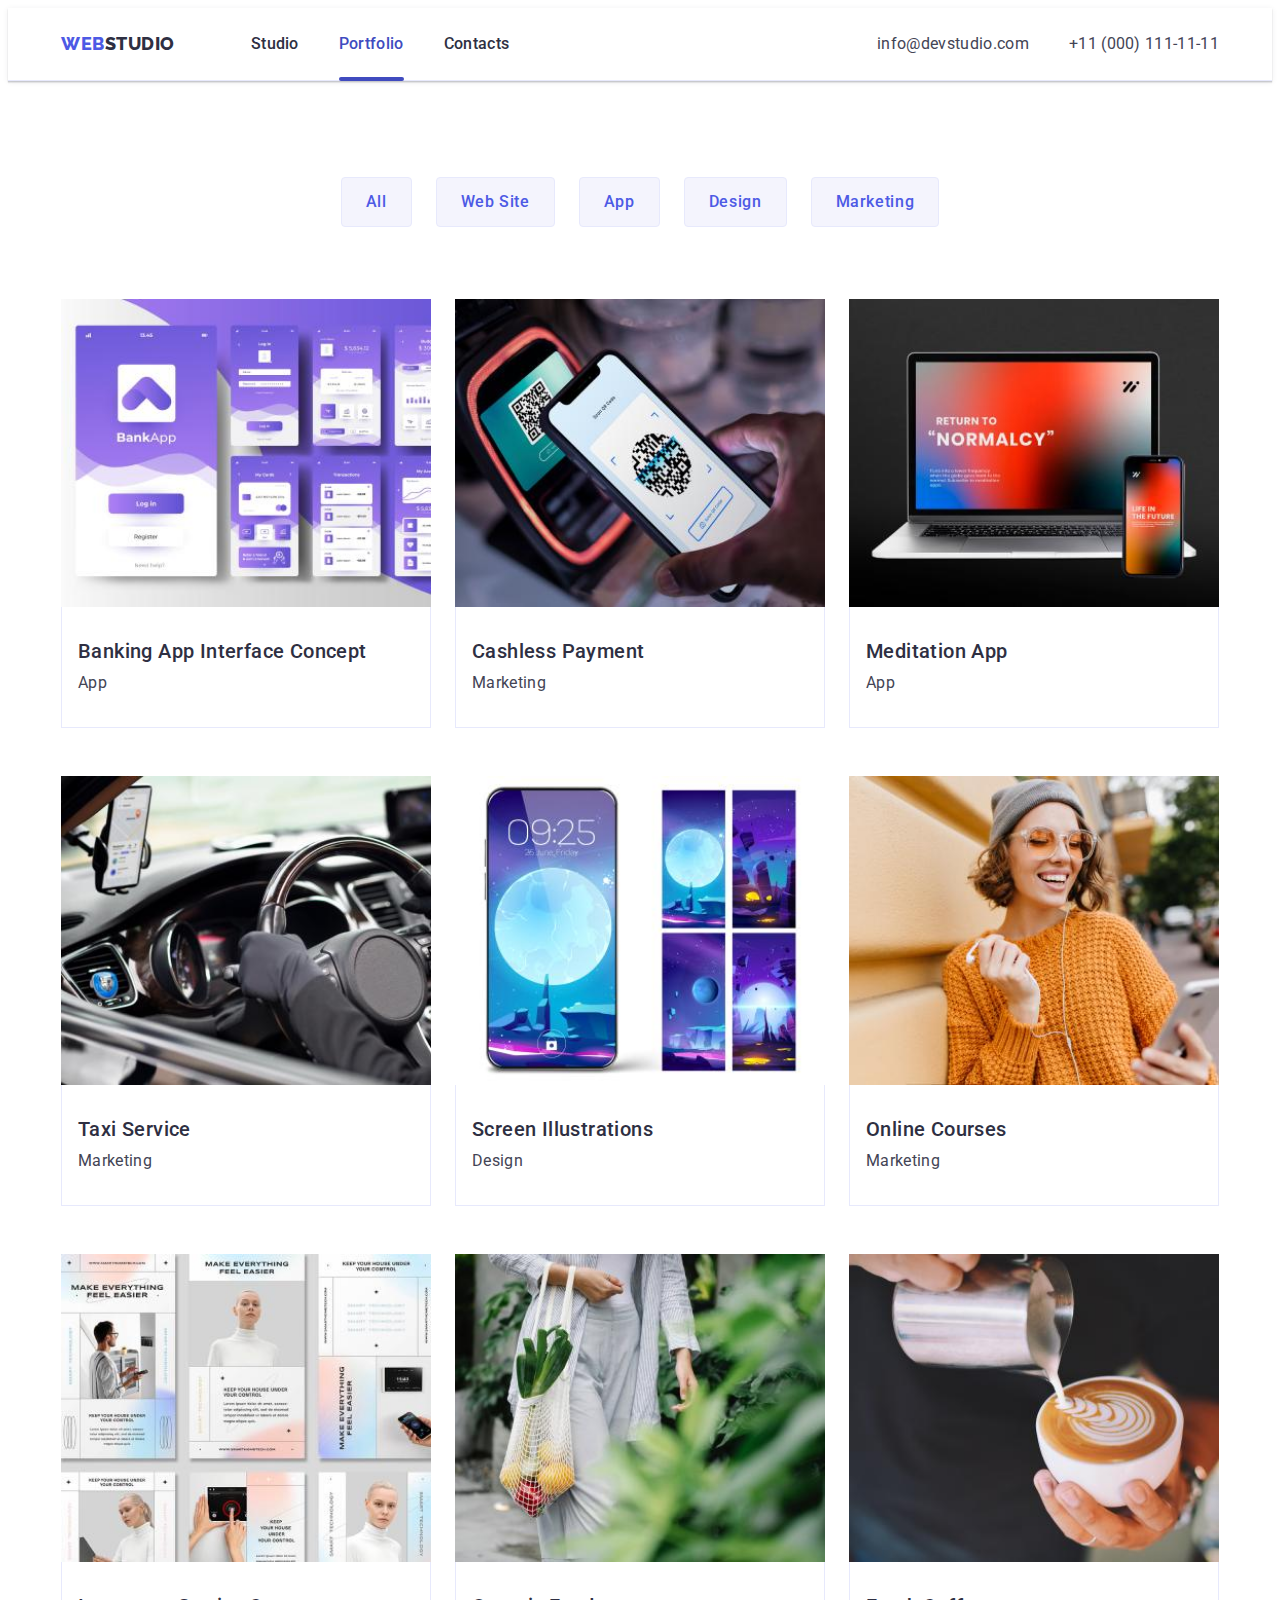
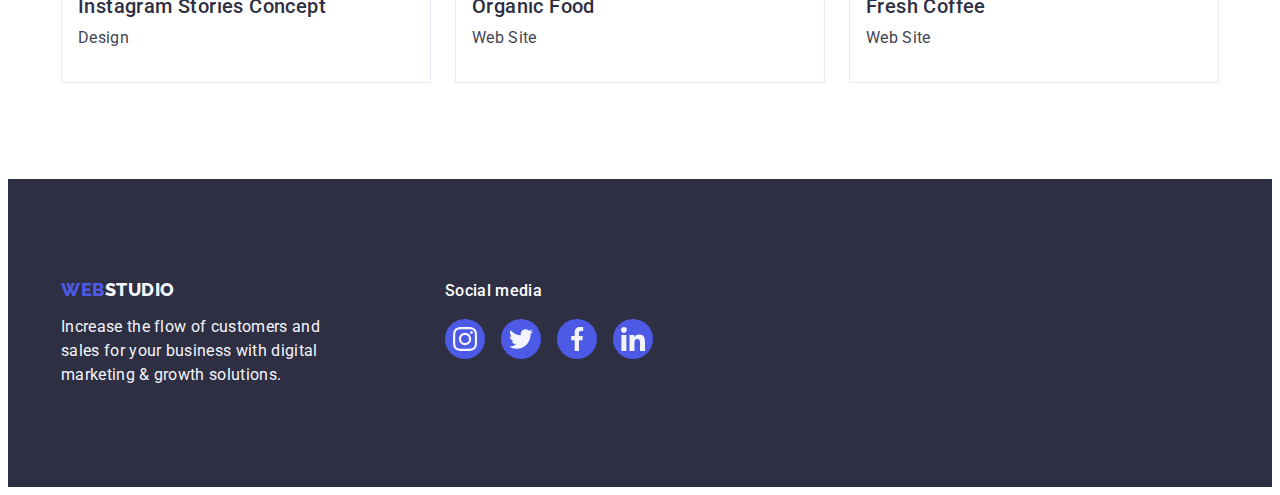
==== portfolio.html @ 11778235 "new-files" ====
<!DOCTYPE html>
<html lang="en">
  <head>
    <meta charset="UTF-8" />
    <meta http-equiv="X-UA-Compatible" content="IE=edge" />
    <meta name="viewport" content="width=device-width, initial-scale=1.0" />
    <title>Portfolio</title>
    <link rel="preconnect" href="https://fonts.googleapis.com" />
    <link rel="preconnect" href="https://fonts.gstatic.com" crossorigin />
    <link
      href="https://fonts.googleapis.com/css2?family=Raleway:wght@800&family=Roboto:wght@400;500;700&display=swap"
      rel="stylesheet"/>
      <link rel="stylesheet" href="https://cdnjs.cloudflare.com/ajax/libs/modern-normalize/1.1.0/modern-normalize.min.css" integrity="sha512-wpPYUAdjBVSE4KJnH1VR1HeZfpl1ub8YT/NKx4PuQ5NmX2tKuGu6U/JRp5y+Y8XG2tV+wKQpNHVUX03MfMFn9Q==" crossorigin="anonymous" referrerpolicy="no-referrer">
    <link rel="stylesheet" href="./css/styles.css" />
  </head>
  <body>
    <header class="header">
      <div class="container header-container">
        <nav class="header-nav">
         <a href="./index.html" class="logo link"> Web<span class="header-logo-item">Studio</span></a>
   
         <ul class="nav-list list">
           <li class="nav-list-item"><a class="link nav-item" href="./index.html">Studio</a></li>
           <li class="nav-list-item"><a class="link nav-item current-page" href="./portfolio.html">Portfolio</a></li>
           <li class="nav-list-item"><a class="link nav-item" href="">Contacts</a></li>
   
         </ul>
       </nav>
       <address class="header-address">
         <ul class="address-list list">
           <li><a class="address-list-item  link" href="mailto:info@devstudio.com">info@devstudio.com</a>
           </li>
           <li ><a class="address-list-item link" href="tel:+110001111111">+11 (000) 111-11-11</a></li>
         </ul>
       </address>
    
     </div>
     </header>
    <main>

     <section class="filter">
      <div class="container">
      <h1 class="visually-hidden"> Our Portfolio</h1> 
        <ul class="filter-list list">
          <li class="filter-list-item "><button type="button" class="list-button">All</button></li>
          <li class="filter-list-item "><button type="button" class="list-button">Web Site</button></li>
          <li class="filter-list-item "><button type="button" class="list-button">App</button></li>
          <li class="filter-list-item "><button type="button" class="list-button">Design</button></li>
          <li class="filter-list-item "><button type="button" class="list-button">Marketing</button></li>
        </ul>
    
        <ul class="result-list list">
          <li class="result-list-item">
            <a href="#" class="result-link link">
              <div class="cover-card">
            <img
              src="./images/img1.jpg"
              alt="Banking App Interface Concept"
              width="360" height="300"/>
              <p class="card-cover-text">14 Stylish and User-Friendly App Design Concepts · Task Manager App · Calorie Tracker App · Exotic Fruit Ecommerce App · Cloud Storage App</p>
            </div>
              <div class="portfolio-card">
            <h2 class="result-item-head">Banking App Interface Concept</h2>
            <p class="result-list-object">App</p></div>
          </a>
          </li>
          <li class="result-list-item">
            <a href="./index.html" class="result-link link">
              <div class="cover-card">
              <img src="./images/img2.jpg" alt="Cashless Payment" width="360" />
              <p class="card-cover-text">14 Stylish and User-Friendly App Design Concepts · Task Manager App · Calorie Tracker App · Exotic Fruit Ecommerce App · Cloud Storage App</p>
              </div>
              <div class="portfolio-card">
            <h2 class="result-item-head">Cashless Payment</h2>
            <p class="result-list-object">Marketing</p>
            </div>
          </a>
          </li>
          <li class="result-list-item">
           <a href="" class="result-link link"> <div class="cover-card">
            <img src="./images/img3.jpg" alt="Cashless Payment" width="360" />
            <p class="card-cover-text">14 Stylish and User-Friendly App Design Concepts · Task Manager App · Calorie Tracker App · Exotic Fruit Ecommerce App · Cloud Storage App</p>
            </div>
            <div class="portfolio-card">
            <h2 class="result-item-head">Meditation App</h2>
            <p class="result-list-object">App</p>
            </div></a> 
          </li>
          <li class="result-list-item">
           <a href="" class="result-link link">
            <div class="cover-card">
              <img src="./images/img4.jpg" alt="Cashless Payment" width="360" />
              <p class="card-cover-text">14 Stylish and User-Friendly App Design 
                 · Task Manager App · Calorie Tracker App 
                · Exotic Fruit Ecommerce App · Cloud Storage App</p>
              </div>
           
           <div class="portfolio-card"> <h2 class="result-item-head">Taxi Service</h2>
            <p class="result-list-object">Marketing</p></div>
          </a> 
          </li>
          <li class="result-list-item">
           <a href=""class="result-link link">  <div class="cover-card">
            <img src="./images/img5.jpg" alt="Cashless Payment" width="360" />
            <p class="card-cover-text">14 Stylish and User-Friendly App Design 
              · Task Manager App · Calorie Tracker App 
             · Exotic Fruit Ecommerce App · Cloud Storage App</p>
            </div> <div class="portfolio-card">
            <h2 class="result-item-head">Screen Illustrations</h2>
            <p class="result-list-object">Design</p></div></a>
          </li>
          <li class="result-list-item">
            <a href="" class="result-link link">
              <div class="cover-card">
                <img src="./images/img6.jpg" alt="Cashless Payment" width="360" />
                <p class="card-cover-text">14 Stylish and User-Friendly App Design 
                · Task Manager App · Calorie Tracker App 
               · Exotic Fruit Ecommerce App · Cloud Storage App</p>
                </div>
              <div class="portfolio-card">
              <h2 class="result-item-head">Online Courses</h2>
              <p class="result-list-object">Marketing</p></div>
            </a>
          </li>
          <li class="result-list-item">
           <a href="" class="result-link link"> <div class="cover-card">
            <img src="./images/img7.jpg" alt="Cashless Payment" width="360" />
            <p class="card-cover-text">14 Stylish and User-Friendly App Design 
              · Task Manager App · Calorie Tracker App 
             · Exotic Fruit Ecommerce App · Cloud Storage App</p>
            </div> <div class="portfolio-card">
            <h2 class="result-item-head">Instagram Stories Concept</h2>
            <p class="result-list-object">Design</p>
            </div>
          </a> 
          </li>
          <li class="result-list-item">
           <a href="" class="result-link link"> <div class="cover-card">
            <img src="./images/img8.jpg" alt="Cashless Payment" width="360" />
            <p class="card-cover-text">14 Stylish and User-Friendly App Design 
              · Task Manager App · Calorie Tracker App 
             · Exotic Fruit Ecommerce App · Cloud Storage App</p>
            </div> <div class="portfolio-card">
            <h2 class="result-item-head">Organic Food</h2>
            <p class="result-list-object">Web Site</p>
            </div>
          </a> 
          </li>
          <li class="result-list-item">
           <a href="" class="result-link link">
            <div class="cover-card">
              <img src="./images/img9.jpg" alt="Cashless Payment" width="360" />
              <p class="card-cover-text">14 Stylish and User-Friendly App Design 
                · Task Manager App · Calorie Tracker App 
               · Exotic Fruit Ecommerce App · Cloud Storage App</p>
              </div> <div class="portfolio-card">
           <h2 class="result-item-head">Fresh Coffee</h2>
            <p class="result-list-object">Web Site</p>
            </div>
          </a> 
          </li>
        </ul>
      </div>
      </section>
    </main>
    <footer class="footer">
      <div class="footer-container container">
        <div class="footer-info">
      <a class="logo link" href="./index.html">Web<span class="footer-logo-item">Studio</span> </a>
      <p class="footer-list-object">
        Increase the flow of customers and sales for your business with digital
        marketing & growth solutions.</p>
  
      </div>
      
      <div class="footer-soc">
        <p class="footer-head">Social media</p>
      <ul class="footer-soc-list list">
        <li class="footer-soc-item"> <a href="" class="footer-soc-link link">
          <svg class="footer-soc-icon" width="16"height="16">
         <use href="./images/icons.svg#icon-instagram-1"></use>
        </svg>
      </a></li>
      <li class="footer-soc-item">    <a href="" class="footer-soc-link link">
          <svg class="footer-soc-icon" width="16"height="16">
         <use href="./images/icons.svg#icon-twitter-1"></use>
        </svg>
      </a></li>
      <li class="footer-soc-item"> <a href="" class="footer-soc-link link">
          <svg class="footer-soc-icon" width="16"height="16">
         <use href="./images/icons.svg#icon-facebook-1"></use>
        </svg>
      </a></li>
        <li class="footer-soc-item">
          <a href="" class="footer-soc-link link">
          <svg class="footer-soc-icon" width="16"height="16">
         <use href="./images/icons.svg#icon-linkedin-1"></use>
        </svg>
      </a>
         </li>
      </ul>
    </div>
      </div>
    </footer>
  </body>
</html>
---- css/styles.css ----
:root {
  --header-background-color: rgb(255, 255, 255);
  --logo-color: #4D5AE5;
  --background-btn-color:#F4F4FD;
  --nav-color:#2e2f42; 
  --link-color: #434455;
  --transition-duration: 250ms cubic-bezier(0.4, 0, 0.2, 1);
}
body {
  font-family: 'Roboto', sans-serif;
  color: #434455;
  background-color: #FFFFFF;
  
}

h1,h2,h3,h4,h5,h6,p
{
  margin: 0;
  padding: 0;
}
img{
  display: block;
  width: 100%;
  height: auto;
}
h1,h2,h3,h4,h5,h6,p
{
margin: 0;
}
ul{
  margin: 0;
  padding: 0;
}
.no-scroll
{
  overflow: hidden;
}
/* -------------------------------------HEADER---------------------------------------- */
.header {

 
  background-color: var(--header-background-color);
  border-bottom: 1px solid #E7E9FC;
  box-shadow: 0px 2px 1px rgba(46, 47, 66, 0.08), 0px 1px 1px rgba(46, 47, 66, 0.16), 
  0px 1px 6px rgba(46, 47, 66, 0.08);
}
.header-container
{
  display:flex;
  align-items: center;
  justify-content: space-between;
}
.header-nav
{ 
  align-items: center;
  display:flex;
  margin-right: auto;
}
.nav-list
{
  margin-left: 76px;
  margin-right: auto;
  gap: 40px;
  display:flex;

}


.address-list
{
  display:flex;
  gap:40px;
 
}

.container 
{
  margin: 0 auto;
  width: 1158px;
  padding-left: 15px;
  padding-right: 15px;
  /* outline: 2px solid tomato; */
}
.top-btn
{
  
  display: flex;
}

.address-list-item {
  padding: 24px 0;
  display: block;
  font-weight: 400;
  font-size: 16px;
  line-height: 1.5;
  letter-spacing: 0.02em;
  color: #434455;
  transition: color var(--transition-duration);
}
.address-list-item:is(:hover, :focus)
{
  color:#404BBF
}
.link {
  text-decoration: none;
}

.list {
  list-style: none;
}
.team
{
  background-color: var(--background-btn-color);
}

.header-address
{ 
  
  font-style:normal;
}

/* ----------------------------------------MAIN--------------------------------------------- */

.filter
{
  padding: 96px 0;
  justify-content: center;
}
.visually-hidden
{
  position: absolute;
  width: 1px;
  height: 1px;
  margin: -1px;
  border: 0;
  padding: 0;
  
  white-space: nowrap;
  clip-path: inset(100%);
  clip: rect(0 0 0 0);
  overflow: hidden;
}
.filter-list
{
  display: flex;
    justify-content: center;
    margin-bottom: 72px;
    gap: 24px;

}
.main-mid-section
{
  padding: 120px 0 0;
}

.hero-list
{
  display: flex;
  gap: 24px;
  font-family: 'Roboto';
  font-style: normal;
}
.main-list-item
{
  width: calc((100% - 72px) / 4);
}
.result-list
{
  display: flex;
  flex-wrap: wrap;
  gap:48px 24px;
  
}
.result-list-item
{
  width: calc((100% - 48px) / 3);
}

.result-link:is(:hover, :focus )
{
  box-shadow: 0px 1px 6px rgba(46, 47, 66, 0.08), 0px 1px 1px rgba(46, 47, 66, 0.16), 0px 2px 1px rgba(46, 47, 66, 0.08);
}
.result-link:is(:hover, :focus) .card-cover-text
{
  transform: translatey(0);
}


.result-link
{
  display: block;
  transition: box-shadow var(--transition-duration);
}

.portfolio-card     
{
    padding-top: 32px;
    padding-bottom: 32px;
    padding-left: 16px;
    border: 1px solid #E7E9FC;
    border-top: none;
}



.cover-card
{
  position: relative;
  overflow: hidden;
}

.card-cover-text
{
  width: 100%;
  top: 0;
  position: absolute;
  line-height: 1.5;
  letter-spacing: 0.02em;
  color: #F4F4FD;
  background: #4D5AE5;
  padding: 40px 32px;
  height: 100%;
  transform: translatey(100%);
  transition: transform var(--transition-duration);
  
}




.team-soc-list {
display: flex;
gap: 24px;
justify-content: center;
}

.person-soc-item {
  width: 40px;
  height: 40px;
}

.icon
{
height: 112px;
background: #F4F4FD;
border: transparent;
border-radius: 4px;
display: flex;
justify-content: center;
align-items: center;
}
.strategy-icon
{
  
  width: 66px;
  height: 66px;
}


.team-soc-link {
width: 100%;
height: 100%;
border-radius: 50%;
background: #4D5AE5;
display: flex;
align-items: center;
justify-content: center;
transition: background-color var(--transition-duration);
}
.person-soc-icon
{
fill: #FFFFFF;
}

.team-soc-link:is(:hover, :focus)
{
  background: #404BBF;
}





.list-button {
  font-family: 'Roboto', sans-serif;
  font-weight: 500;
  font-size: 16px;
  line-height: 1.5;
  letter-spacing: 0.04em;
  cursor: pointer;
  color: var(--logo-color);
  background-color: var(--background-btn-color);
  border: 1px solid #E7E9FC;
  padding: 12px 24px;
  border-radius: 4px;
  transition: box-shadow var(--transition-duration), color var(--transition-duration), background-color var(--transition-duration),border-color var(--transition-duration),;
  
}

.list-button:is(:hover, :focus)
{
  color: #FFFFFF;
  background-color:  #404BBF;
  box-shadow: 0px 3px 1px rgba(0, 0, 0, 0.1), 0px 2px 1px rgba(0, 0, 0, 0.08), 0px 2px 2px rgba(0, 0, 0, 0.12);
  border-color: transparent;
  
}

.nav-item {
  padding: 24px 0;
  display: block;
  font-weight: 500;
  font-size: 16px;
  line-height: 1.5;
  letter-spacing: 0.02em;
  color: var(--nav-color);
  transition: color var(--transition-duration);

}
.nav-item:is(:hover, :focus)
{
  color:#404BBF;
} 
.current-page
{
  color: #404BBF;
  position: relative;
}
.current-page::after
{
  content: '';
  width: 100%;
  height: 4px;
  background: #404BBF;
  border-radius: 2px;
  position: absolute;
  left: 0;
  bottom: -1px;

}
.result-list-object
{
font-size: 16px;
line-height: 1.5;
letter-spacing: 0.02em;
color: #434455;
}
.result-item-head
{
  font-family: 'Roboto';
  font-style: normal;
  font-weight: 500;
  font-size: 20px;
  line-height: 1.2;
  margin-bottom: 8px;
  letter-spacing: 0.02em;
  color: #2E2F42;
}




.list-object {  

  font-size: 16px;
  line-height: 1.5;
  letter-spacing: 0.02em;
  color: var(--link-color);
 

}

.main-first-section {
  max-width: 1440px;
  margin: 0 auto;
  padding:  188px 0;
 background-image: linear-gradient( rgba(46, 47, 66, 0.7),  rgba(46, 47, 66, 0.7)), url(../images/hero-images.png);
 background-repeat: no-repeat;
 background-size: cover;
 background-position: center;


  }
.team
{
  padding: 120px 0;
}


.top-section-head {
  margin: 0 auto;
  margin-bottom: 48px;
  text-align: center;
  width: 500px;
  height: 120px;
  font-weight: 700;
  font-size: 56px;
  line-height: 1.07;
  letter-spacing: 0.02em;
  color: #FFFFFF;
}
.list-hero
{   
  margin-top: 8px;
  margin-bottom: 8px;
  font-weight: 500;
font-size: 20px;
line-height: 1.2;
letter-spacing: 0.02em;
color: var(--nav-color);
}

.main-btn {
  font-style: normal;
  padding: 16px 32px;
  margin: 0 auto;
  font-family: inherit;
  background: #4D5AE5;
  border-radius: 4px;
  font-weight: 500;
  font-size: 16px;
  min-width: 169px;
  line-height: 1.5;
  letter-spacing: 0.04em;
  color: #FFFFFF;
  cursor: pointer;
  align-items: center;
  min-width: 150px ;
  border: none;
  justify-content: center;
  display: flex;
  box-shadow: 0px 4px 4px rgba(0, 0, 0, 0.15);
  transition: background-color var(--transition-duration);
}
.main-btn:is(:hover, :focus)
{
  background-color: #404BBF;

}

.section-head 
{
 font-weight: 700;
font-size: 36px;
line-height: 1.11;
text-align: center;
letter-spacing:0.02em;
text-transform: capitalize;
color: #2E2F42;
}

.team-list-hero
{
  font-family: 'Roboto';
  font-style: normal;
  font-weight: 500;
  font-size: 20px;
  line-height:1.2;
  text-align: center;
  letter-spacing: 0.02em;
  margin-bottom: 8px;
  margin-top: 32px ;
}
.team-list-object
{
font-size: 16px;
line-height:1.5;
text-align: center;
letter-spacing: 0.02em;
color: #434455;
margin-bottom: 8px;
}




/* --------------------------------------------------------BOTTOM------------------------------------------------------- */


.bottom-section
{
padding:120px 0;
}
.bot-section-head
{
  margin-bottom: 72px;
}
.main-bot-section
{
  display: flex;
  gap: 24px;
margin: 0 auto;
justify-content: space-evenly


}

.about-section
{
  padding: 120px 0;
}
.about-head
{margin-bottom: 72px ;
}
.section-bot-list
{
  display: flex;
  gap: 24px;
 margin: 0 auto;
}
.section-list-item
{
  padding-bottom: 32px;
  background: #FFFFFF;
  box-shadow: 0px 1px 6px rgba(46, 47, 66, 0.08), 0px 1px 1px rgba(46, 47, 66, 0.16), 0px 2px 1px rgba(46, 47, 66, 0.08);
border-radius: 0px 0px 4px 4px;
}

.header-logo-item
{
color:var(--nav-color);
}
.logo
{
  color:var(--logo-color);
  font-family: 'Raleway',sans-serif;
font-style: normal;
font-weight: 800;
font-size: 18px;
line-height: 1.17;
letter-spacing: 0.03em;
text-transform: uppercase;
}

.main-customer-section
{
  padding: 120px 0;
}
.customer-head
{
  font-family: 'Roboto';
  font-size: 36px;
  line-height: 1.11;
  text-align: center;
  letter-spacing: 0.02em;
  text-transform: capitalize;
  color: #2E2F42;
  margin-bottom: 72px;
}
.customers-list {
  display: flex;
  justify-content: center;
  gap: 24px;
}

.customers-list-item {
  width: 168px;
  height: 88px;
  
}

.customers-link {
  display: flex;
  justify-content: center;
  align-items: center;
  width: 168px;
  height: 88px;
  border: 1px solid #8E8F99;
  border-radius: 4px;
  transition: fill var(--transition-duration), border-color var(--transition-duration);
}
.customers-link:is(:hover,:focus)
{
  border-color: #404BBF;
  fill: #404BBF;
}
.customers-link:is(:hover,:focus)>.customer-icon
{
fill:#404BBF;
}     
.customer-icon {
  width: 104px;
  height: 56px;
  fill: #8c8ea4;
  transition: var(--transition-duration);
}

/* -------------------------------------------FOOTER------------------------------------- */
.footer-logo-item
{
  COLOR: #f4f4fd
}


.footer
{
  padding-top: 100px ;
  padding-bottom: 100px;
  background-color: var(--nav-color);
}

.footer-soc-list
{
  display: flex;
  gap: 16px;
  justify-content: center;
}




.footer-list-object
{     
  margin-top: 15px;
  max-width: 264px;
  font-weight: 400;
  font-size: 16px;
  line-height: 1.5;
  letter-spacing: 0.02em;
  color: #F4F4FD;
  
}
.footer-head
{ 
font-style: normal;
font-weight: 500;
font-size: 16px;
line-height: 1.5;
letter-spacing: 0.02em;
color: #FFFFFF;
margin-bottom: 16px;
}
.footer-container
{
display: flex;
gap: 120px;
}
.footer-soc-item
{
  width: 40px;
  height: 40px;
}
.footer-soc-icon
{
  width: 24px;
  height:24px;
 fill:  #F4F4FD;
}
.footer-soc-link

 {
    width: 100%;
    height: 100%;
    border-radius: 50%;
    background: #4D5AE5;
    display: flex;
    align-items: center;
    justify-content: center;
    transition: background-color var(--transition-duration);
    }

.footer-soc-link:is(:hover, :focus)
{
  background: #31D0AA;
}

/* -----------------------------------------------MODAL--------------------------------------------- */

.backdrop
{
  background: rgba(46, 47, 66, 0.4);
  position:fixed;
  top: 0;
 height: 100%;
  width: 100%;
  transition: opacity 300ms linear, visibility 300ms linear;
}
.modal
{
position: absolute;
width: 408px;
min-height: 576px;
left: 50%;
top: 50%;
transform: translate(-50%, -50%) scaleY(1) ;
transition: transform 300ms linear;
background: #FCFCFC;
box-shadow: 0px 1px 1px rgba(0, 0, 0, 0.14), 0px 1px 3px rgba(0, 0, 0, 0.12), 0px 2px 1px rgba(0, 0, 0, 0.2);
border-radius: 4px;
}

.backdrop.is-hidden .modal{
  transform: translate(-50%, -50%) scaleY(0);
}

.modal-close-btn
{
  position: absolute;
  right: 24px;
  top: 24px;
  width: 24px;
  height: 24px;
  border-radius: 50%;
  background: #E7E9FC;
  border: 1px solid rgba(0, 0, 0, 0.1);
  cursor: pointer;
  transition: background-color var(--transition-duration), fill var(--transition-duration) ;
}
.modal-close-btn:is(:hover,:focus)
{
  background-color: #404BBF;
  fill:#FFFFFF;
}
.modal-close-icon
{
  width: 100%;
  height: 100%;
}
.is-hidden
{
  opacity: 0;
  visibility: hidden;
  pointer-events: 0;
}
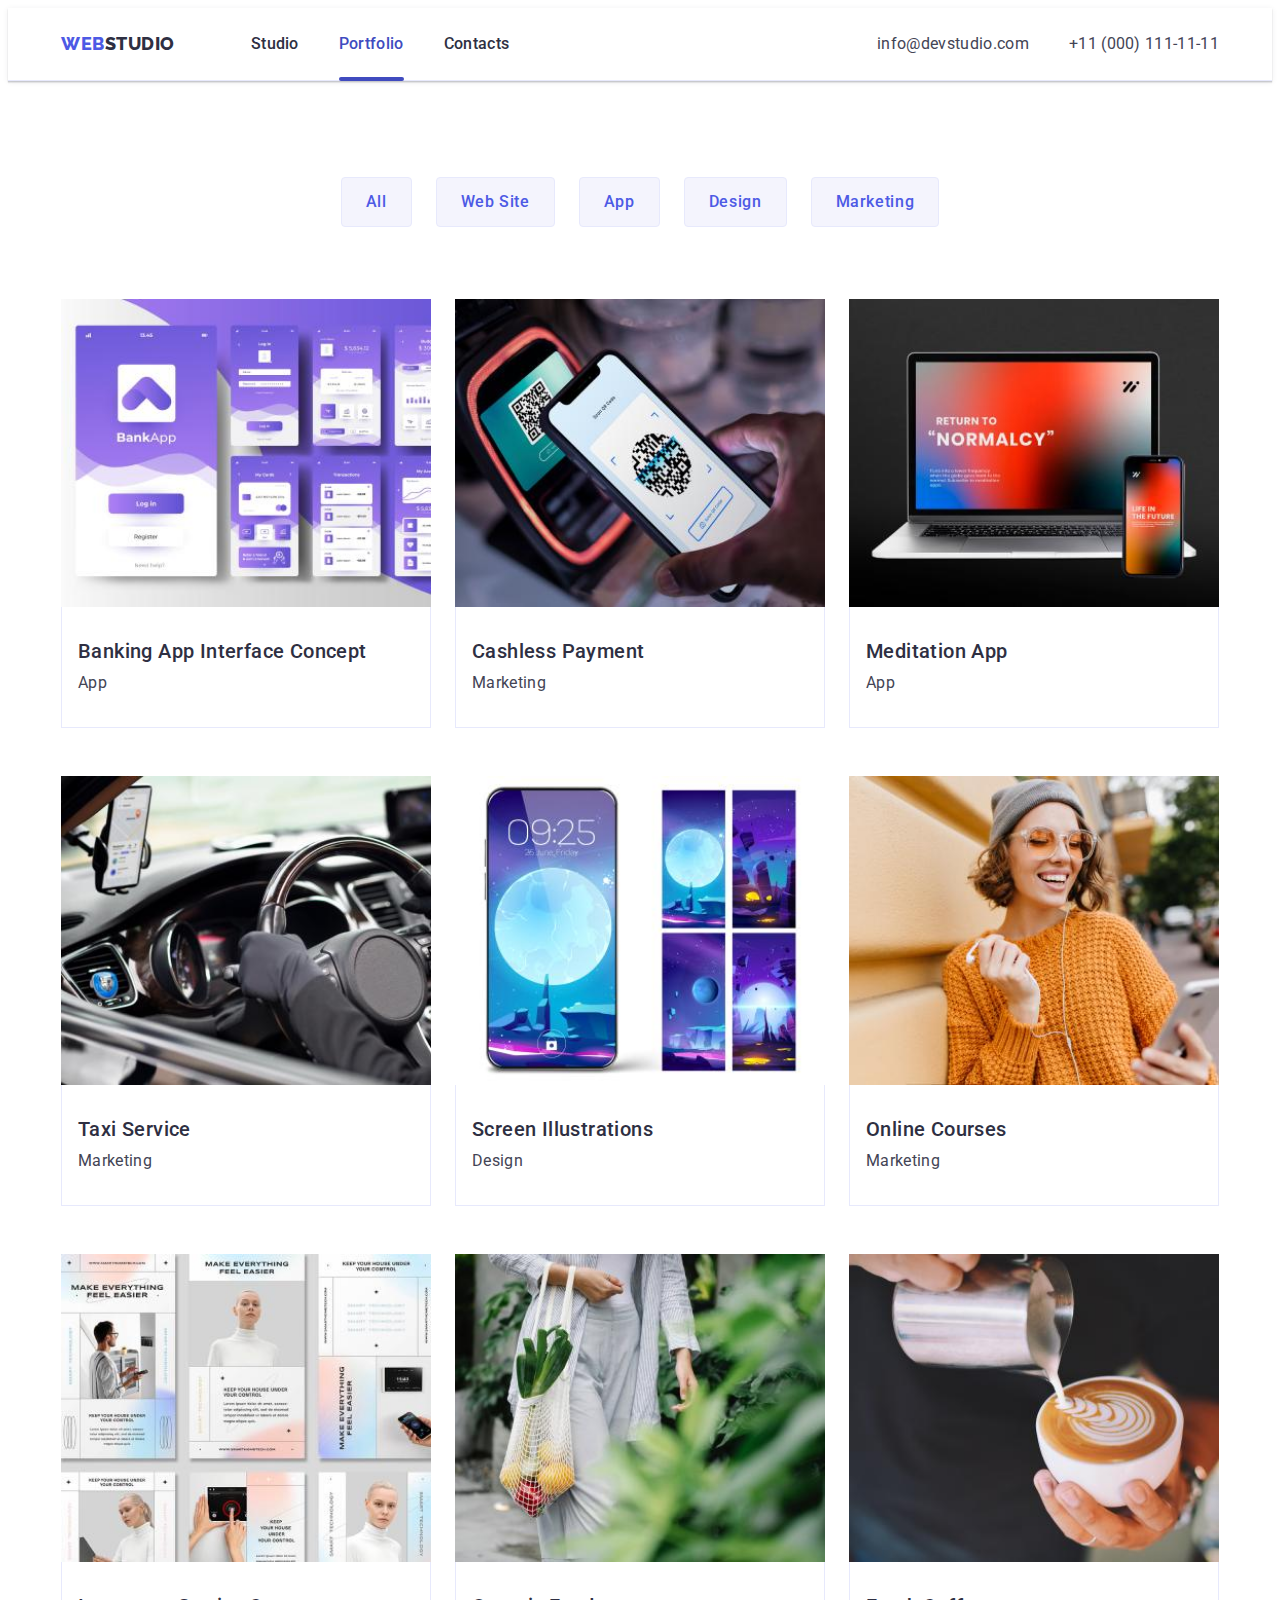
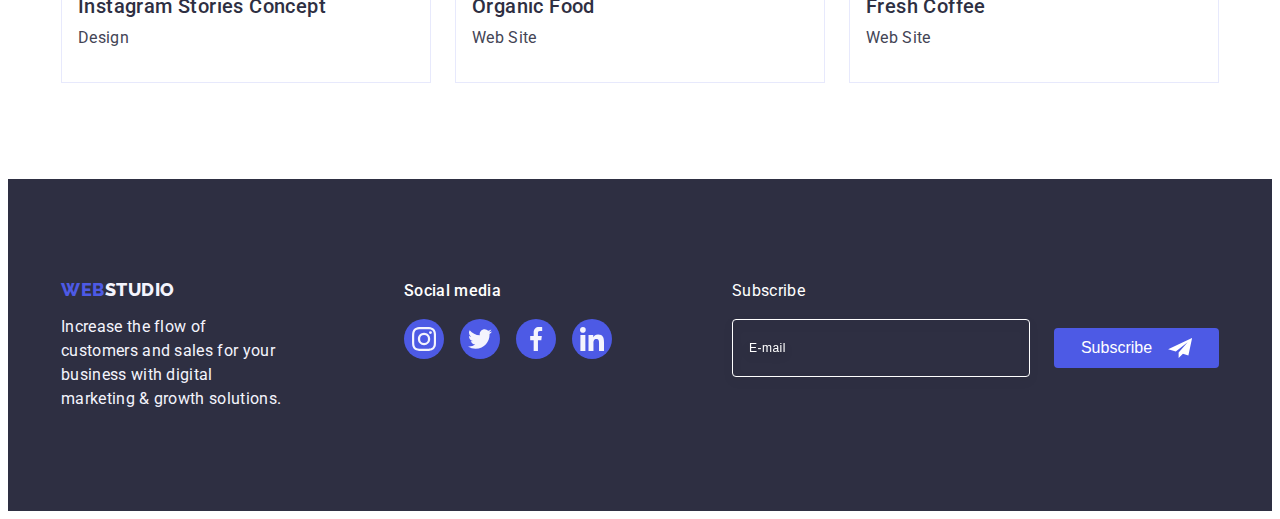
==== commit 4ff0ee27: "paketniy-fix" ====
--- a/portfolio.html
+++ b/portfolio.html
@@ -200,6 +200,17 @@
          </li>
       </ul>
     </div>
+    <form action="">
+      <div class="footer-contact">
+        <label for="e-mail" class="footer-input-text">Subscribe</label>
+        <div class="footer-send">
+        <input type="email" name="e-mail" id="e-mail"  class="footer-input" placeholder="E-mail">
+        <button type="submit" class="footer-contact-btn">Subscribe<span class="footer-btn-icon"><svg class="footer-send-icon" width="24" height="20">
+          <use href="./images/icons.svg#icon-icon-send"></use>
+        </svg></span></button>
+      </div>
+      </div>
+    </form>
       </div>
     </footer>
   </body>
--- a/css/styles.css
+++ b/css/styles.css
@@ -664,7 +664,76 @@
 {
   background: #31D0AA;
 }
-
+.footer-input
+{
+  padding: 8px 16px;
+  font-size: 12px;
+line-height: 2;
+display: flex;
+align-items: center;
+letter-spacing: 0.04em;
+  width: 264px;
+  height: 40px;
+  background-color: transparent;
+  color: #FFFFFF;
+  outline: none;
+   border: 1px solid #FFFFFF;
+  filter: drop-shadow(0px 4px 4px rgba(0, 0, 0, 0.15));
+  border-radius: 4px;
+}
+.footer-input::placeholder
+{
+  color: #FFFFFF;
+}
+.footer-send
+{
+  display: flex;
+  justify-content: center;
+  align-items: center;
+  gap: 24px;
+}
+.footer-contact-btn
+{
+  display: flex;
+  justify-content:center;
+  align-items:center;
+  padding: 8px 24px;
+  gap: 16px;
+  width: 165px;
+  height: 40px;
+  background-color: #4D5AE5;
+  border-radius: 4px;
+  color: #FFFFFF;
+  font-weight: 500;
+  font-size: 16px;
+  line-height:1.5;
+  cursor: pointer;
+  border: transparent;
+  transition:background-color var(--transition-duration);
+}
+.footer-contact-btn:is( :hover, :focus)
+{
+  background-color:#404BBF;
+}
+.footer-send-icon
+{
+  fill: #FFFFFF;
+}
+.footer-input-text
+{
+  font-size: 16px;
+line-height: 1.5;
+letter-spacing: 0.02em;
+color: #FFFFFF;
+ margin-bottom:16px;
+ display: block;
+}
+.footer-btn-icon
+{
+display: flex;
+justify-content: center;
+align-items: center;
+}
 /* -----------------------------------------------MODAL--------------------------------------------- */
 
 .backdrop
@@ -678,6 +747,7 @@
 }
 .modal
 {
+  
 position: absolute;
 width: 408px;
 min-height: 576px;
@@ -722,4 +792,173 @@
   opacity: 0;
   visibility: hidden;
   pointer-events: 0;
+}
+.modal-title
+{ 
+  margin-top: 72px;
+  font-weight: 500;
+  font-size: 16px;
+line-height: 1.5;
+text-align: center;
+letter-spacing: 0.02em;
+color: #2E2F42;
+}
+.modal-input
+{ 
+  
+  padding-left: 38px;
+  font-weight: 400;
+font-size: 12px;
+line-height: 1.17;
+outline: transparent;
+letter-spacing: 0.04em;
+  width: 360px;
+  height: 40px;
+border: 1px solid rgba(46, 47, 66, 0.4);
+border-radius: 4px;
+transition: border-color var(--transition-duration);
+}
+.modal-input:focus
+{
+  border-color:var(--logo-color);
+}
+.modal-input:focus + .modal-icon{
+fill: var(--logo-color);
+}
+.modal-input-container
+{
+  position: relative;
+  width: 360px;
+}
+.modal-icon
+{
+  margin-right: 7px;
+ position: absolute;
+  left: 19px;
+  top: 50%;
+  transform: translateY(-50%) ;
+  transition: fill var(--transition-duration);
+}
+.modal-input::placeholder
+{
+color: #8E8F99;
+}
+.modal-textarea
+{ 
+ resize: none;
+  width: 100%;
+  height: 120px;
+  padding: 8px 16px;
+font-size: 12px;
+outline: transparent;
+border: 1px solid rgba(46, 47, 66, 0.4);
+border-radius: 4px;
+transition: border-color var(--transition-duration);
+line-height: 1.17;
+letter-spacing: 0.04em;
+color: #2E2F42;;
+
+}
+.modal-textarea:focus
+{
+  border-color: var(--logo-color);
+}
+.modal-inputs
+{ 
+  margin-left: 24px;
+  width: 360px;
+  margin-top: 34px;
+  display: flex;
+  justify-content: center;
+  flex-wrap: wrap;
+  gap: 8px;
+}
+.input-text
+{
+  display: block;
+font-size: 12px;
+line-height: 1.17;
+letter-spacing: 0.04em;
+color: #8E8F99;
+margin-bottom: 4px;
+}
+.modal-form-btn
+{ 
+  
+  display: block;
+  margin: 24px 120px;
+  padding: 16px 32px;
+ color: #FFFFFF;
+  cursor: pointer;
+  width: 169px;
+height: 56px;
+  background: #4D5AE5;
+box-shadow: 0px 4px 4px rgba(0, 0, 0, 0.15);
+border-radius: 4px;
+border: none;
+transition:background-color var(--transition-duration);
+}
+.modal-form-btn:is(:hover, :active)
+{
+  background-color: #404BBF;
+}
+
+.modal-field
+{
+  width: 100%;
+}
+
+.check-text
+{
+  display: flex;
+  align-items: center;
+  position: relative;
+  margin-left: 25px;
+  color: #8E8F99;
+  font-size: 12px;
+line-height: 1.17;
+letter-spacing: 0.04em;
+}
+.check-text span
+{
+  display: flex;
+  align-items: center;
+  justify-content: center;
+  width: 16px;
+height: 16px;
+border: 1px solid rgba(46, 47, 66, 0.4);
+border-radius: 2px;
+margin-right: 8px;
+fill: transparent;
+}
+ .input-check:checked + .check-text span
+{
+  background: #404BBF;
+  border: none;
+  fill:#F4F4FD;
+  background-repeat: no-repeat;
+  background-position: center;
+}
+.modal-check
+{
+  position: relative;
+}
+.check-text span
+{
+  position: absolute;
+  left: -24px;
+}
+/* .check-text::before
+{
+  content: '';
+  width: 16px;
+height: 16px;
+border: 1px solid rgba(46, 47, 66, 0.4);
+border-radius: 2px;
+margin-right: 8px;
+} */ 
+
+.privacy-link
+{
+  color: #4D5AE5;
 }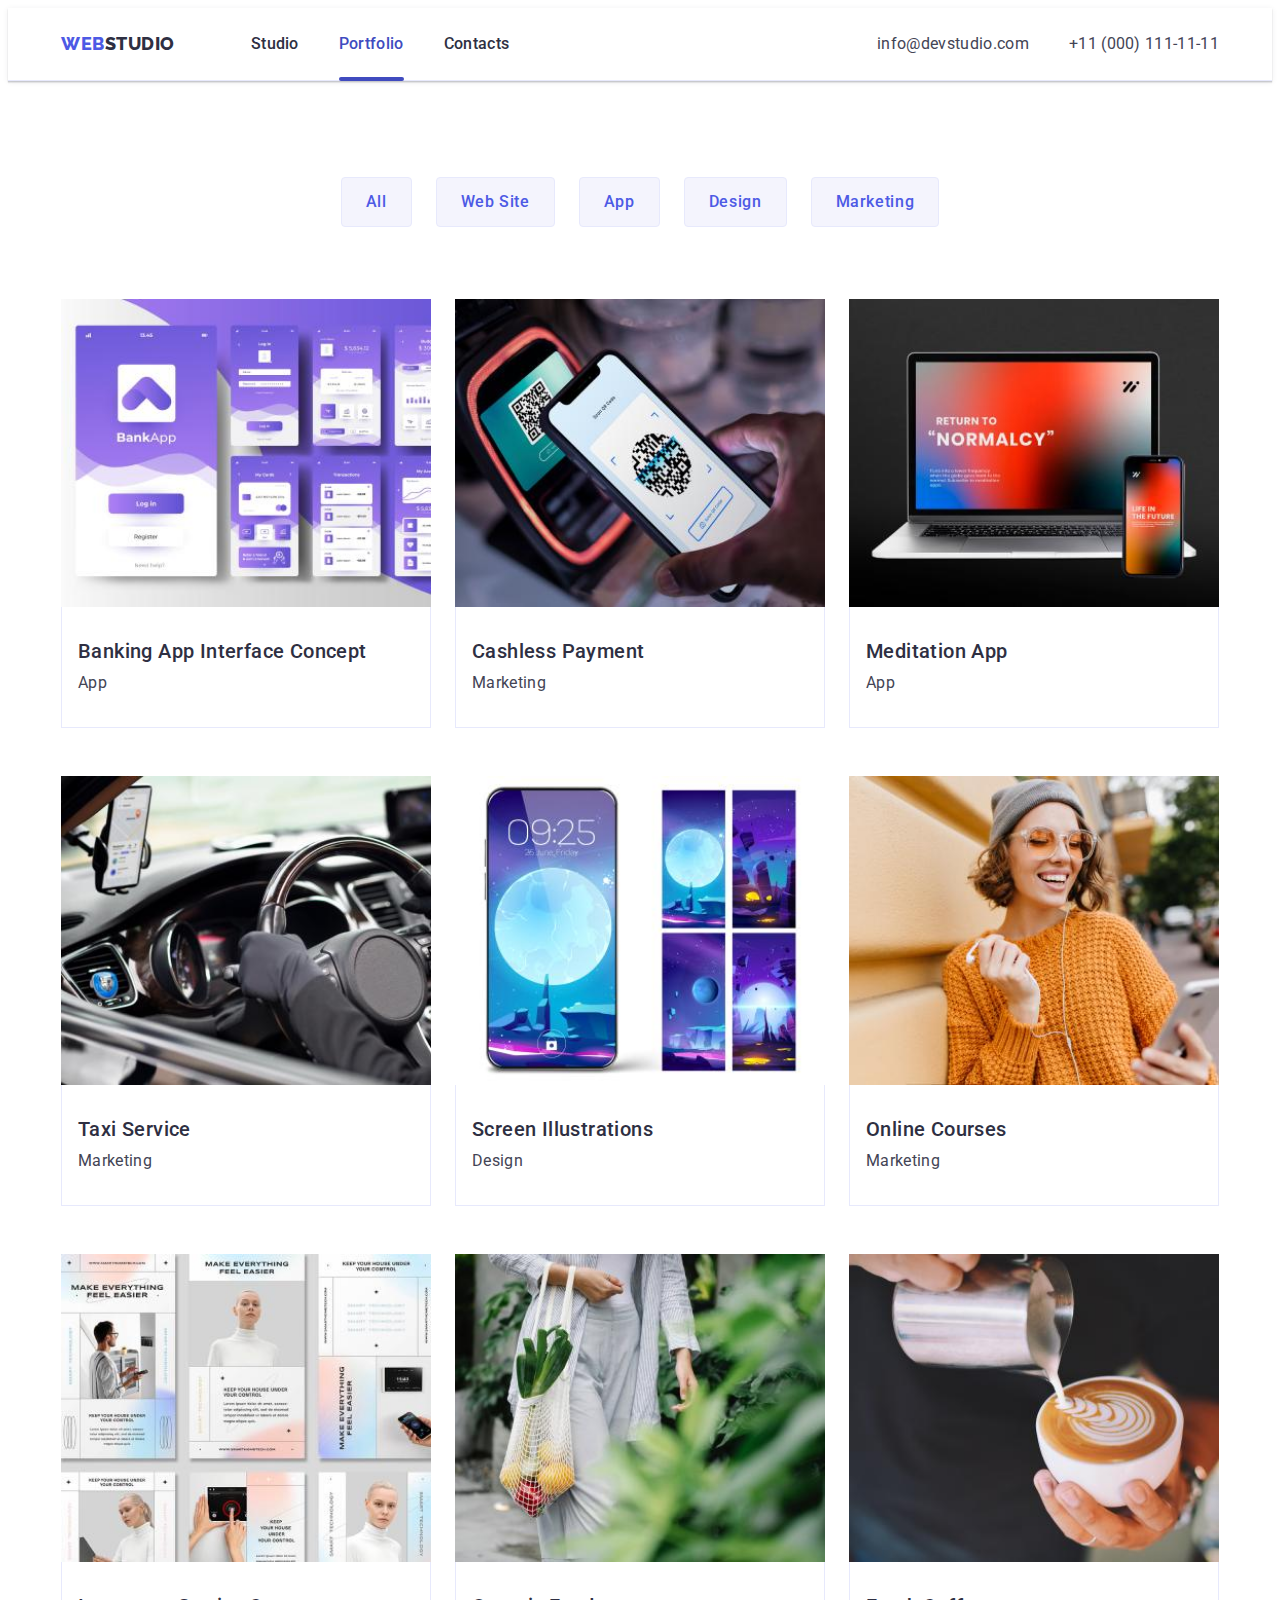
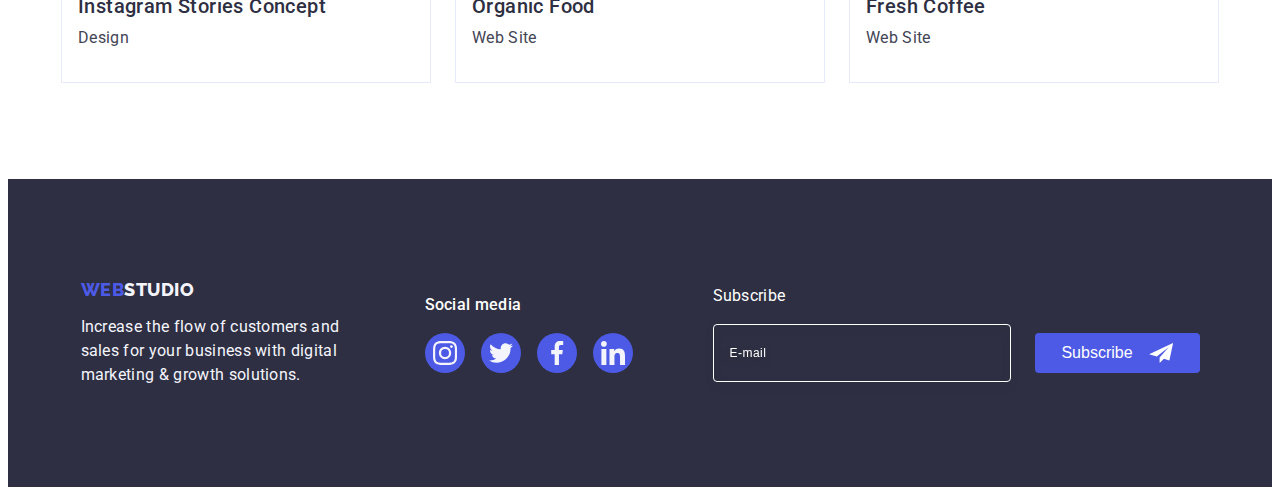
==== commit 1f3c0e7e: "paket-fix" ====
--- a/portfolio.html
+++ b/portfolio.html
@@ -200,14 +200,18 @@
          </li>
       </ul>
     </div>
-    <form action="">
-      <div class="footer-contact">
-        <label for="e-mail" class="footer-input-text">Subscribe</label>
-        <div class="footer-send">
-        <input type="email" name="e-mail" id="e-mail"  class="footer-input" placeholder="E-mail">
-        <button type="submit" class="footer-contact-btn">Subscribe<span class="footer-btn-icon"><svg class="footer-send-icon" width="24" height="20">
-          <use href="./images/icons.svg#icon-icon-send"></use>
-        </svg></span></button>
+    <div class="form-container">
+      <form>
+        <div class="footer-contact">
+          <p class="footer-text-form">Subscribe</p>
+          <div class="footer-send">
+          <input type="email" name="e-mail" id="e-mail"  class="footer-input" placeholder="E-mail">
+          <button type="submit" class="footer-contact-btn">Subscribe<span class="footer-btn-icon"><svg class="footer-send-icon" width="24" height="20">
+            <use href="./images/icons.svg#icon-icon-send"></use>
+          </svg></span></button>
+        </div>
+        </div>
+      </form>
       </div>
       </div>
     </form>
--- a/css/styles.css
+++ b/css/styles.css
@@ -599,7 +599,13 @@
   padding-bottom: 100px;
   background-color: var(--nav-color);
 }
-
+.footer-info-contact
+{
+  display: flex;
+  justify-content: center;
+  align-items: center;
+  gap: 120px;
+}
 .footer-soc-list
 {
   display: flex;
@@ -634,7 +640,9 @@
 .footer-container
 {
 display: flex;
-gap: 120px;
+gap: 80px;
+justify-content: center;
+align-items: center;
 }
 .footer-soc-item
 {
@@ -719,7 +727,7 @@
 {
   fill: #FFFFFF;
 }
-.footer-input-text
+.footer-text-form
 {
   font-size: 16px;
 line-height: 1.5;
@@ -747,7 +755,7 @@
 }
 .modal
 {
-  
+  padding: 72px 24px 24px;
 position: absolute;
 width: 408px;
 min-height: 576px;
@@ -795,7 +803,7 @@
 }
 .modal-title
 { 
-  margin-top: 72px;
+  margin-bottom: 16px;
   font-weight: 500;
   font-size: 16px;
 line-height: 1.5;
@@ -805,13 +813,16 @@
 }
 .modal-input
 { 
-  
+  margin-bottom: 8px;
   padding-left: 38px;
   font-weight: 400;
 font-size: 12px;
 line-height: 1.17;
 outline: transparent;
 letter-spacing: 0.04em;
+display: flex;
+justify-content: center;
+align-items: center;
   width: 360px;
   height: 40px;
 border: 1px solid rgba(46, 47, 66, 0.4);
@@ -828,7 +839,6 @@
 .modal-input-container
 {
   position: relative;
-  width: 360px;
 }
 .modal-icon
 {
@@ -836,6 +846,7 @@
  position: absolute;
   left: 19px;
   top: 50%;
+   fill:  #2E2F42;
   transform: translateY(-50%) ;
   transition: fill var(--transition-duration);
 }
@@ -857,6 +868,8 @@
 line-height: 1.17;
 letter-spacing: 0.04em;
 color: #2E2F42;;
+margin-bottom: 16px;
+display: block;
 
 }
 .modal-textarea:focus
@@ -865,13 +878,7 @@
 }
 .modal-inputs
 { 
-  margin-left: 24px;
-  width: 360px;
-  margin-top: 34px;
-  display: flex;
-  justify-content: center;
-  flex-wrap: wrap;
-  gap: 8px;
+
 }
 .input-text
 {
@@ -886,7 +893,7 @@
 { 
   
   display: block;
-  margin: 24px 120px;
+ margin: 0 auto;
   padding: 16px 32px;
  color: #FFFFFF;
   cursor: pointer;
@@ -907,7 +914,10 @@
 {
   width: 100%;
 }
-
+.check-input-container
+{
+  margin-bottom: 24px;
+}
 .check-text
 {
   display: flex;
@@ -961,4 +971,5 @@
 .privacy-link
 {
   color: #4D5AE5;
+  padding: 4px;
 }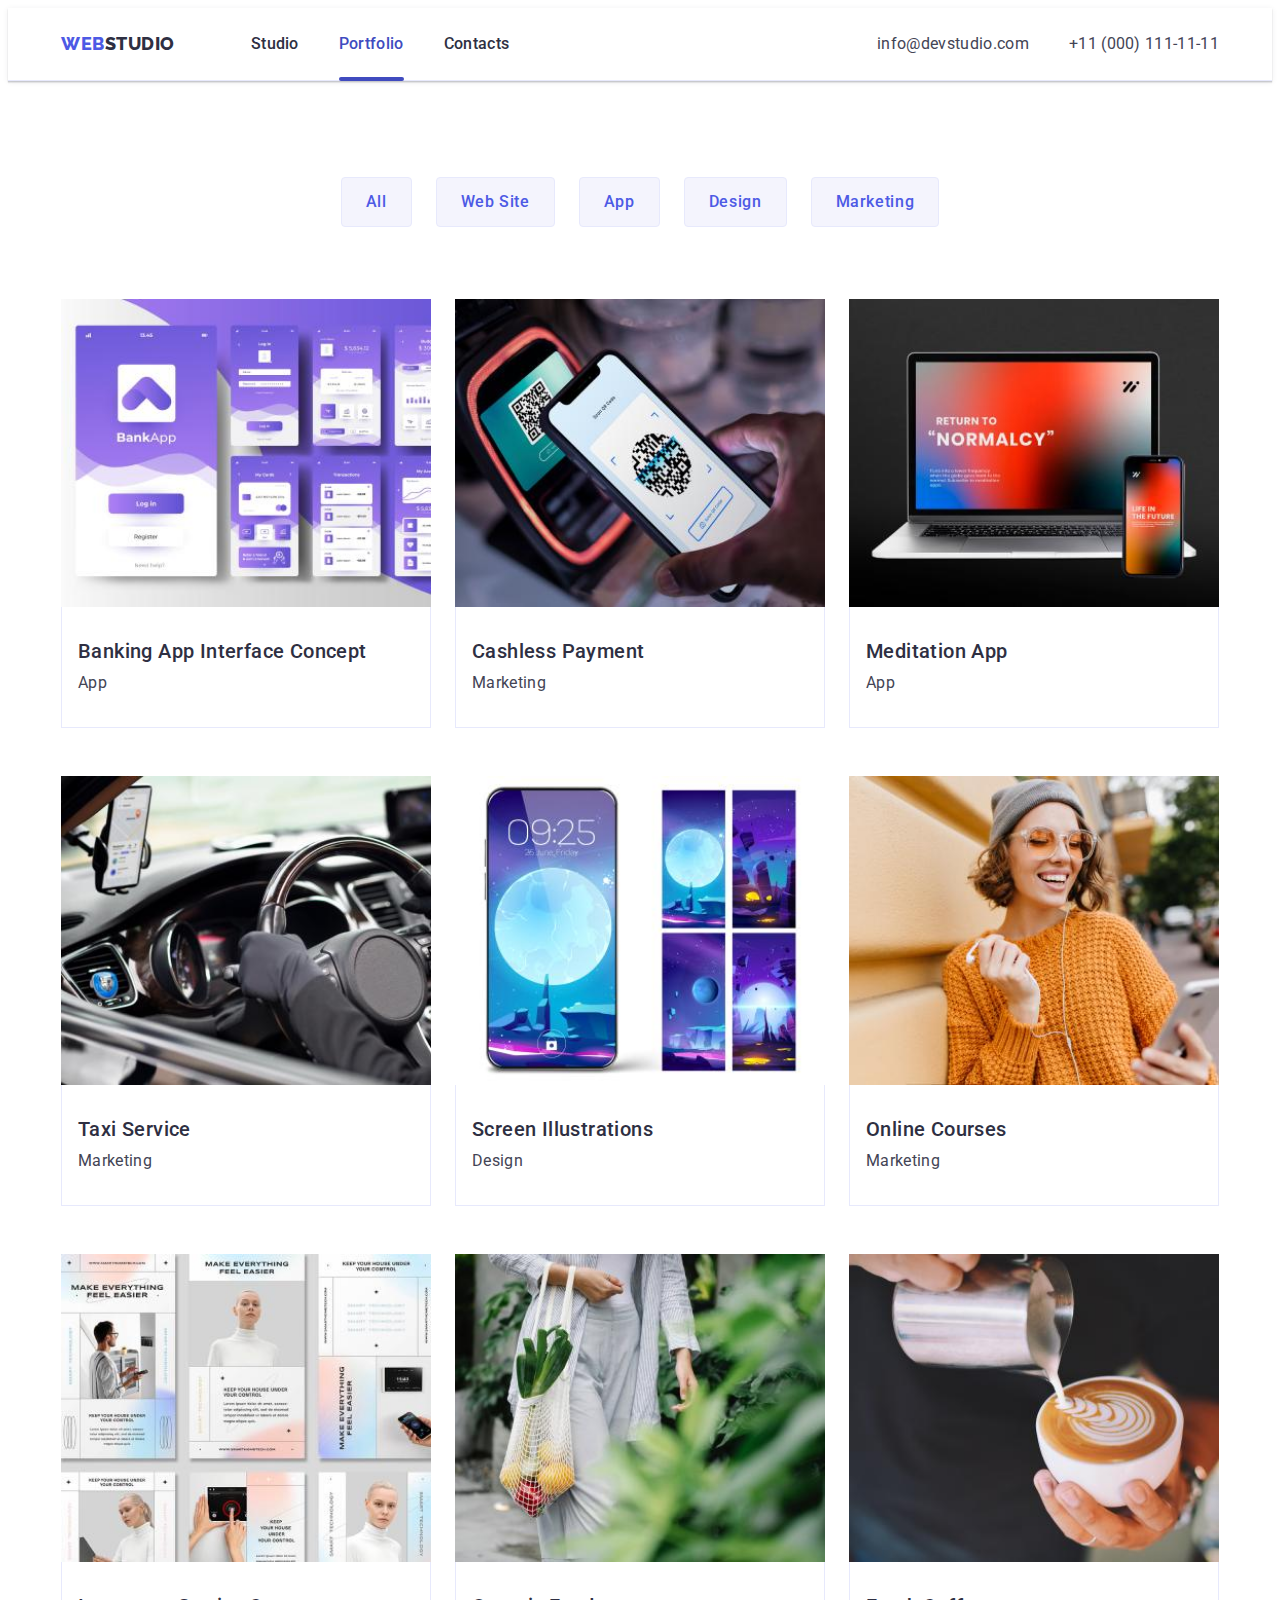
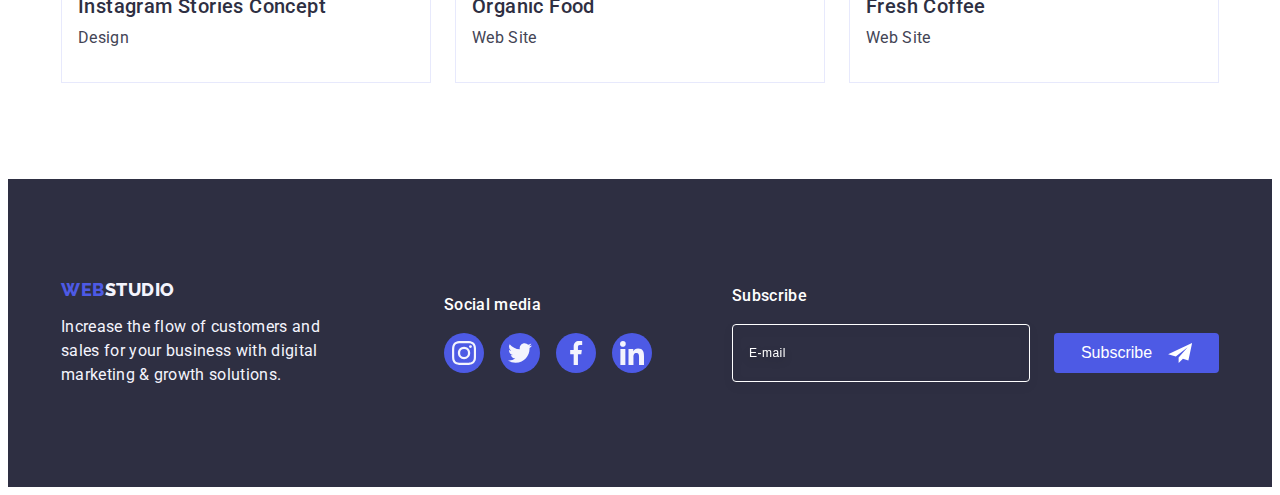
==== commit 3cafec7c: "paketniy-fix" ====
--- a/portfolio.html
+++ b/portfolio.html
@@ -165,6 +165,7 @@
     </main>
     <footer class="footer">
       <div class="footer-container container">
+        <div class="footer-info-contact">
         <div class="footer-info">
       <a class="logo link" href="./index.html">Web<span class="footer-logo-item">Studio</span> </a>
       <p class="footer-list-object">
@@ -177,44 +178,39 @@
         <p class="footer-head">Social media</p>
       <ul class="footer-soc-list list">
         <li class="footer-soc-item"> <a href="" class="footer-soc-link link">
-          <svg class="footer-soc-icon" width="16"height="16">
+          <svg class="footer-soc-icon" width="16" height="16">
          <use href="./images/icons.svg#icon-instagram-1"></use>
         </svg>
       </a></li>
       <li class="footer-soc-item">    <a href="" class="footer-soc-link link">
-          <svg class="footer-soc-icon" width="16"height="16">
+          <svg class="footer-soc-icon" width="16" height="16">
          <use href="./images/icons.svg#icon-twitter-1"></use>
         </svg>
       </a></li>
       <li class="footer-soc-item"> <a href="" class="footer-soc-link link">
-          <svg class="footer-soc-icon" width="16"height="16">
+          <svg class="footer-soc-icon" width="16" height="16">
          <use href="./images/icons.svg#icon-facebook-1"></use>
         </svg>
       </a></li>
         <li class="footer-soc-item">
           <a href="" class="footer-soc-link link">
-          <svg class="footer-soc-icon" width="16"height="16">
+          <svg class="footer-soc-icon" width="16" height="16">
          <use href="./images/icons.svg#icon-linkedin-1"></use>
         </svg>
       </a>
          </li>
       </ul>
     </div>
+  </div>
     <div class="form-container">
-      <form>
-        <div class="footer-contact">
-          <p class="footer-text-form">Subscribe</p>
-          <div class="footer-send">
-          <input type="email" name="e-mail" id="e-mail"  class="footer-input" placeholder="E-mail">
-          <button type="submit" class="footer-contact-btn">Subscribe<span class="footer-btn-icon"><svg class="footer-send-icon" width="24" height="20">
-            <use href="./images/icons.svg#icon-icon-send"></use>
-          </svg></span></button>
-        </div>
-        </div>
-      </form>
-      </div>
-      </div>
+      <p class="footer-text-form">Subscribe</p>
+    <form class="footer-form">
+        <input type="email" name="e-mail" id="e-mail"  class="footer-input" placeholder="E-mail">
+        <button type="submit" class="footer-contact-btn">Subscribe<span class="footer-btn-icon"><svg class="footer-send-icon" width="24" height="20">
+          <use href="./images/icons.svg#icon-icon-send"></use>
+        </svg></span></button>
     </form>
+    </div>
       </div>
     </footer>
   </body>
--- a/css/styles.css
+++ b/css/styles.css
@@ -693,7 +693,7 @@
 {
   color: #FFFFFF;
 }
-.footer-send
+.footer-form
 {
   display: flex;
   justify-content: center;
@@ -729,6 +729,7 @@
 }
 .footer-text-form
 {
+  font-weight: 500;
   font-size: 16px;
 line-height: 1.5;
 letter-spacing: 0.02em;
@@ -768,6 +769,7 @@
 border-radius: 4px;
 }
 
+
 .backdrop.is-hidden .modal{
   transform: translate(-50%, -50%) scaleY(0);
 }
@@ -813,7 +815,6 @@
 }
 .modal-input
 { 
-  margin-bottom: 8px;
   padding-left: 38px;
   font-weight: 400;
 font-size: 12px;
@@ -867,8 +868,7 @@
 transition: border-color var(--transition-duration);
 line-height: 1.17;
 letter-spacing: 0.04em;
-color: #2E2F42;;
-margin-bottom: 16px;
+color: #2E2F42;
 display: block;
 
 }
@@ -876,10 +876,7 @@
 {
   border-color: var(--logo-color);
 }
-.modal-inputs
-{ 
-
-}
+
 .input-text
 {
   display: block;
@@ -913,9 +910,11 @@
 .modal-field
 {
   width: 100%;
+  margin-bottom: 8px;
 }
 .check-input-container
 {
+  margin-top: 16px;
   margin-bottom: 24px;
 }
 .check-text
